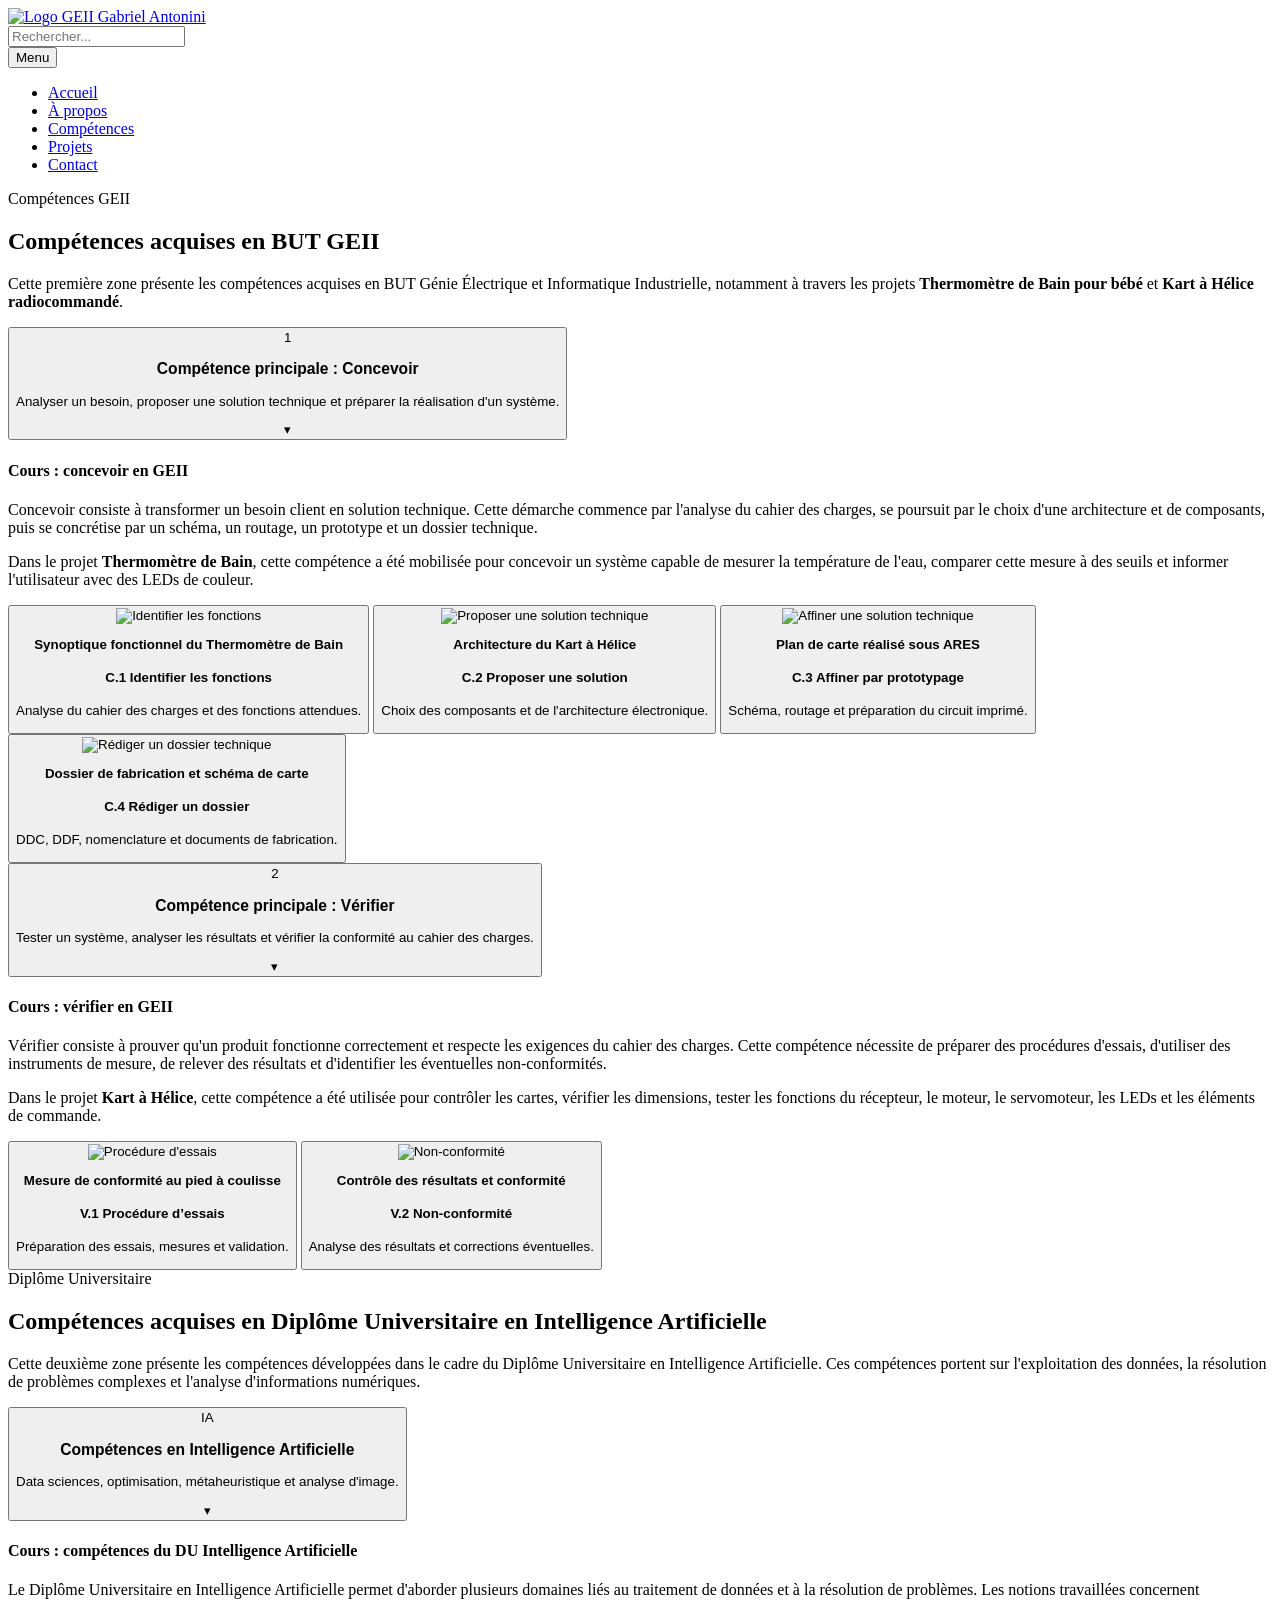
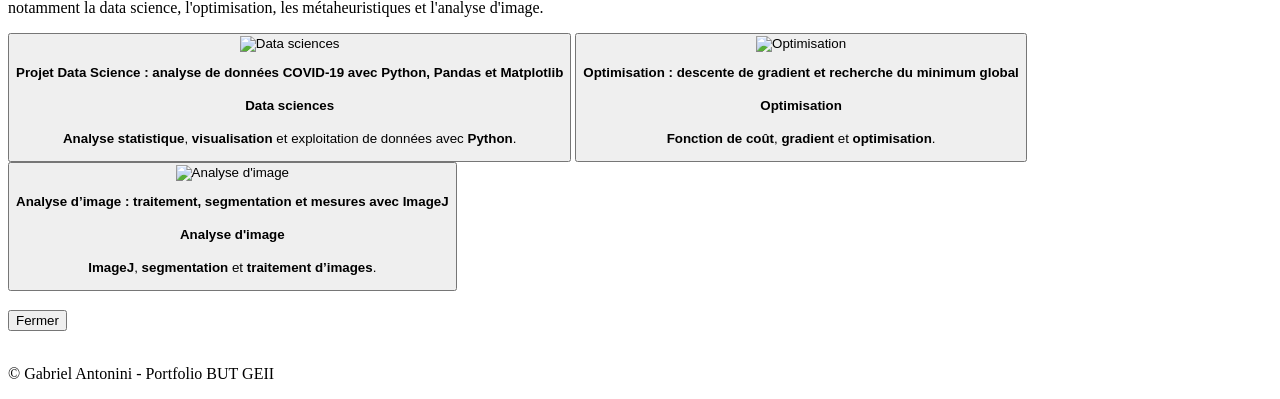
==== competences.html @ 6e8a3600 "Add files via upload" ====
<!DOCTYPE html>
<html lang="fr">
<head>
  <meta charset="UTF-8">
  <meta name="viewport" content="width=device-width, initial-scale=1.0">
  <title>Compétences - Gabriel Antonini</title>
  <link rel="stylesheet" href="css/styles.css">
</head>
<body>
<header class="site-header">
  <nav class="navbar">
    <a class="logo" href="index.html">
      <img src="images/logoGEII.png" alt="Logo GEII" class="logo-img">
      <span>Gabriel Antonini</span>
    </a>

    <div class="nav-search-wrapper">
      <input type="search" class="nav-search" placeholder="Rechercher..." aria-label="Recherche dans le menu">
      <div class="search-suggestions" aria-label="Suggestions de recherche"></div>
    </div>

    <button class="menu-toggle" aria-label="Ouvrir le menu">Menu</button>

    <ul class="nav-links">
      <li><a href="index.html">Accueil</a></li>
      <li><a href="apropos.html">À propos</a></li>
      <li><a href="competences.html">Compétences</a></li>
      <li><a href="projets.html">Projets</a></li>
      <li><a href="contact.html">Contact</a></li>
    </ul>
  </nav>
</header>
<main>
  <section class="section-block">
    <div class="section-header">
      <span>Compétences GEII</span>
      <h2>Compétences acquises en BUT GEII</h2>
    </div>

    <p class="page-intro">
      Cette première zone présente les compétences acquises en BUT Génie Électrique et Informatique Industrielle,
      notamment à travers les projets <strong>Thermomètre de Bain pour bébé</strong> et
      <strong>Kart à Hélice radiocommandé</strong>.
    </p>

    <div class="competence-course">

      <article class="course-card">
        <button class="course-header accordion-button" aria-expanded="false" aria-controls="concevoir-panel">
          <div class="course-title">
            <span class="course-badge concevoir-badge">1</span>
            <div>
              <h3>Compétence principale : Concevoir</h3>
              <p>Analyser un besoin, proposer une solution technique et préparer la réalisation d'un système.</p>
            </div>
          </div>
          <span class="accordion-icon">▾</span>
        </button>

        <div id="concevoir-panel" class="accordion-content course-content">
          <div class="lesson-box">
            <h4>Cours : concevoir en GEII</h4>
            <p>
              Concevoir consiste à transformer un besoin client en solution technique. Cette démarche commence
              par l'analyse du cahier des charges, se poursuit par le choix d'une architecture et de composants,
              puis se concrétise par un schéma, un routage, un prototype et un dossier technique.
            </p>
            <p>
              Dans le projet <strong>Thermomètre de Bain</strong>, cette compétence a été mobilisée pour concevoir
              un système capable de mesurer la température de l'eau, comparer cette mesure à des seuils et informer
              l'utilisateur avec des LEDs de couleur.
            </p>
          </div>

          <div class="application-grid">
            <button class="application-card" data-title="C.1 Identifier les fonctions demandées"
              data-img="images/docx/tdb_ddc_1.png"
              data-text="Lors du projet Thermomètre de Bain, j'ai étudié le cahier des charges afin d'identifier les fonctions principales : mesurer la température de l'eau, comparer la température à des seuils et informer l'utilisateur avec des LEDs. Cette étape correspond à l'analyse fonctionnelle du système avant de chercher une solution technique.">
              <img src="images/docx/tdb_ddc_1.png" alt="Identifier les fonctions"><p class="image-caption"><strong>Synoptique fonctionnel du Thermomètre de Bain</strong></p>
              <h4 id="c1">C.1 Identifier les fonctions</h4>
              <p>Analyse du cahier des charges et des fonctions attendues.</p>
            </button>

            <button class="application-card" data-title="C.2 Proposer une solution technique"
              data-img="images/docx/kah_ddc_1.png"
              data-text="Pour répondre au besoin du Thermomètre de Bain, nous avons choisi des composants adaptés : un capteur LM35 pour mesurer la température, des AOP MCP6002 pour réaliser les comparaisons, une porte logique 74HC02 et des LEDs de signalisation. Ces choix permettent de répondre aux exigences techniques et économiques du projet.">
              <img src="images/docx/kah_ddc_1.png" alt="Proposer une solution technique"><p class="image-caption"><strong>Architecture du Kart à Hélice</strong></p>
              <h4 id="c2">C.2 Proposer une solution</h4>
              <p>Choix des composants et de l'architecture électronique.</p>
            </button>

            <button class="application-card" data-title="C.3 Affiner une solution technique"
              data-img="images/docx/kah_ddc_2.png"
              data-text="Après l'étude préliminaire, la solution a été affinée grâce à la conception du schéma électronique sous ISIS et au routage du circuit imprimé sous ARES. Cette étape permet de vérifier la faisabilité du montage avant la fabrication de la carte.">
              <img src="images/docx/kah_ddc_2.png" alt="Affiner une solution technique"><p class="image-caption"><strong>Plan de carte réalisé sous ARES</strong></p>
              <h4 id="c3">C.3 Affiner par prototypage</h4>
              <p>Schéma, routage et préparation du circuit imprimé.</p>
            </button>

            <button class="application-card" data-title="C.4 Rédiger un dossier technique"
              data-img="images/docx/tdb_ddf_1.png"
              data-text="J'ai participé à la rédaction des documents techniques du projet, notamment le Dossier de Conception et le Dossier de Fabrication. Ces documents regroupent le schéma électrique, la nomenclature, les typons, le plan de perçage et les informations nécessaires à la fabrication.">
              <img src="images/docx/tdb_ddf_1.png" alt="Rédiger un dossier technique"><p class="image-caption"><strong>Dossier de fabrication et schéma de carte</strong></p>
              <h4 id="c4">C.4 Rédiger un dossier</h4>
              <p>DDC, DDF, nomenclature et documents de fabrication.</p>
            </button>
          </div>
        </div>
      </article>

      <article class="course-card">
        <button class="course-header accordion-button" aria-expanded="false" aria-controls="verifier-panel">
          <div class="course-title">
            <span class="course-badge verifier-badge">2</span>
            <div>
              <h3>Compétence principale : Vérifier</h3>
              <p>Tester un système, analyser les résultats et vérifier la conformité au cahier des charges.</p>
            </div>
          </div>
          <span class="accordion-icon">▾</span>
        </button>

        <div id="verifier-panel" class="accordion-content course-content">
          <div class="lesson-box">
            <h4>Cours : vérifier en GEII</h4>
            <p>
              Vérifier consiste à prouver qu'un produit fonctionne correctement et respecte les exigences du cahier
              des charges. Cette compétence nécessite de préparer des procédures d'essais, d'utiliser des instruments
              de mesure, de relever des résultats et d'identifier les éventuelles non-conformités.
            </p>
            <p>
              Dans le projet <strong>Kart à Hélice</strong>, cette compétence a été utilisée pour contrôler les cartes,
              vérifier les dimensions, tester les fonctions du récepteur, le moteur, le servomoteur, les LEDs et les
              éléments de commande.
            </p>
          </div>

          <div class="application-grid">
            <button class="application-card" data-title="V.1 Élaborer et appliquer une procédure d'essais"
              data-img="images/docx/kah_ddv_1.jpg"
              data-text="Dans le projet Kart à Hélice, j'ai participé aux essais de vérification du récepteur. Les procédures consistaient à mesurer les dimensions de la carte, contrôler les trous de fixation, tester l'interrupteur, vérifier la réception des données et valider le fonctionnement des actionneurs.">
              <img src="images/docx/kah_ddv_1.jpg" alt="Procédure d'essais"><p class="image-caption"><strong>Mesure de conformité au pied à coulisse</strong></p>
              <h4 id="v1">V.1 Procédure d’essais</h4>
              <p>Préparation des essais, mesures et validation.</p>
            </button>

            <button class="application-card" data-title="V.2 Identifier et corriger une non-conformité"
              data-img="images/docx/tdb_ddv_2.jpg"
              data-text="Les vérifications permettent de comparer les résultats obtenus aux valeurs attendues. Par exemple, les mesures au pied à coulisse servent à vérifier que les dimensions et les trous de fixation respectent les tolérances. En cas d'écart, il faut analyser la cause et proposer une correction.">
              <img src="images/docx/tdb_ddv_2.jpg" alt="Non-conformité"><p class="image-caption"><strong>Contrôle des résultats et conformité</strong></p>
              <h4 id="v2">V.2 Non-conformité</h4>
              <p>Analyse des résultats et corrections éventuelles.</p>
            </button>
          </div>
        </div>
      </article>

    </div>
  </section>

  <section class="section-block">
    <div class="section-header">
      <span>Diplôme Universitaire</span>
      <h2>Compétences acquises en Diplôme Universitaire en Intelligence Artificielle</h2>
    </div>

    <p class="page-intro">
      Cette deuxième zone présente les compétences développées dans le cadre du Diplôme Universitaire en Intelligence Artificielle.
      Ces compétences portent sur l'exploitation des données, la résolution de problèmes complexes et l'analyse d'informations numériques.
    </p>

    <div class="competence-course">

      <article class="course-card">
        <button class="course-header accordion-button" aria-expanded="false" aria-controls="ia-panel">
          <div class="course-title">
            <span class="course-badge ia-badge">IA</span>
            <div>
              <h3>Compétences en Intelligence Artificielle</h3>
              <p>Data sciences, optimisation, métaheuristique et analyse d'image.</p>
            </div>
          </div>
          <span class="accordion-icon">▾</span>
        </button>

        <div id="ia-panel" class="accordion-content course-content">
          <div class="lesson-box">
            <h4>Cours : compétences du DU Intelligence Artificielle</h4>
            <p>
              Le Diplôme Universitaire en Intelligence Artificielle permet d'aborder plusieurs domaines liés au traitement
              de données et à la résolution de problèmes. Les notions travaillées concernent notamment la data science,
              l'optimisation, les métaheuristiques et l'analyse d'image.
            </p>
          </div>

          <div class="application-grid">
            <button class="application-card" data-title="Data sciences"
              data-img="images/ia-data-sciences.png"
              data-text="La data science regroupe l’ensemble des méthodes permettant de <strong>collecter</strong>, <strong>organiser</strong>, <strong>analyser</strong> et <strong>interpréter des données</strong>. Dans le cadre du <strong>Diplôme Universitaire en Intelligence Artificielle</strong>, j’ai travaillé sur une base de données mondiale liée à la <strong>pandémie de COVID‑19</strong> à l’aide de <strong>Python</strong>, <strong>Pandas</strong> et <strong>Matplotlib</strong>. J’ai appris à manipuler des <strong>DataFrames</strong>, filtrer des informations, regrouper des données par <strong>pays</strong> ou <strong>continents</strong>, calculer des <strong>indicateurs statistiques</strong> et réaliser des comparaisons pertinentes. J’ai également conçu plusieurs représentations graphiques comme des <strong>diagrammes en bâtons</strong>, des <strong>graphiques d’évolution temporelle</strong>, des <strong>camemberts</strong> et des <strong>nuages de points</strong> afin d’identifier des tendances et d’interpréter les résultats. Ce projet m’a permis de développer des compétences en <strong>programmation Python</strong>, <strong>analyse statistique</strong>, <strong>visualisation de données</strong> et <strong>exploitation d’informations complexes</strong> pour transformer des <strong>données brutes</strong> en <strong>connaissances utiles à la prise de décision</strong>.">
              <img src="images/ia-data-sciences.png" alt="Data sciences">
              <p class="image-caption"><strong>Projet Data Science : analyse de données COVID-19 avec Python, Pandas et Matplotlib</strong></p>
              <h4>Data sciences</h4>
              <p><strong>Analyse statistique</strong>, <strong>visualisation</strong> et exploitation de données avec <strong>Python</strong>.</p>
            </button>

            <button class="application-card" data-title="Optimisation"
              data-img="images/ia-optimisation.png"
              data-text="Les méthodes d’<strong>optimisation</strong> permettent de rechercher la meilleure solution à un problème en minimisant une <strong>fonction de coût</strong>. Au cours du Diplôme Universitaire en Intelligence Artificielle, j’ai découvert plusieurs approches fondamentales comme la <strong>dichotomie</strong>, la méthode de <strong>Newton-Raphson</strong> et la <strong>descente de gradient</strong>. J’ai appris à comprendre comment un algorithme peut améliorer progressivement ses résultats grâce au <strong>gradient</strong>. J’ai également étudié les notions de <strong>convergence</strong>, de <strong>minimum local</strong>, de <strong>minimum global</strong> et l’importance du <strong>learning rate</strong> dans les performances d’un modèle. Ces connaissances me permettent de comprendre les mécanismes mathématiques utilisés dans l’apprentissage automatique et l’entraînement des modèles d’IA.">
              <img src="images/ia-optimisation.png" alt="Optimisation">
              <p class="image-caption"><strong>Optimisation : descente de gradient et recherche du minimum global</strong></p>
              <h4>Optimisation</h4>
              <p><strong>Fonction de coût</strong>, <strong>gradient</strong> et <strong>optimisation</strong>.</p>
            </button>

            

            <button class="application-card" data-title="Analyse d'image"
              data-img="images/ia-analyse-image.png"
              data-text="L’analyse d’image consiste à extraire automatiquement des informations à partir d’images numériques afin de faciliter leur interprétation. Dans le cadre du Diplôme Universitaire en Intelligence Artificielle, j’ai appris à utiliser le logiciel <strong>ImageJ</strong> pour réaliser des opérations de <strong>traitement d’image</strong>, de <strong>segmentation</strong> et d’<strong>analyse quantitative</strong>. J’ai découvert comment manipuler différents formats d’images, ajuster les niveaux de gris, utiliser des <strong>histogrammes</strong>, appliquer des <strong>filtres de traitement</strong> et améliorer la qualité d’une image avant son analyse. J’ai également étudié les opérations morphologiques telles que l’<strong>érosion</strong>, la <strong>dilatation</strong>, l’<strong>ouverture</strong> et la <strong>fermeture</strong>, permettant d’isoler et de caractériser des objets présents dans une image. Enfin, j’ai appris à effectuer des mesures automatiques, analyser des particules, extraire des données quantitatives et interpréter les résultats obtenus. Cette compétence m’a permis de développer une compréhension des techniques utilisées en <strong>vision par ordinateur</strong>, en <strong>traitement d’images scientifiques</strong> et dans les applications d’<strong>intelligence artificielle</strong> liées à l’exploitation de données visuelles.">
              <img src="images/ia-analyse-image.png" alt="Analyse d'image">
              <p class="image-caption"><strong>Analyse d’image : traitement, segmentation et mesures avec ImageJ</strong></p>
              <h4>Analyse d'image</h4>
              <p><strong>ImageJ</strong>, <strong>segmentation</strong> et <strong>traitement d’images</strong>.</p>
            </button>
          </div>
        </div>
      </article>

    </div>
  </section>

</main>

<div class="modal-backdrop" id="skillModal">
  <div class="modal" role="dialog" aria-modal="true">
    <div class="modal-header">
      <h3 id="modalTitle"></h3>
      <button class="btn btn-secondary" id="modalClose">Fermer</button>
    </div>
    <div class="modal-body-wrapper">
      <div class="modal-image">
        <img id="modalImg" src="" alt="">
      </div>
      <div class="modal-body">
        <p id="modalText"></p>
      </div>
    </div>
  </div>
</div>
<footer class="footer">
  <p>© <span id="year"></span> Gabriel Antonini - Portfolio BUT GEII</p>
</footer>
<script src="js/script.js"></script>
</body>
</html>
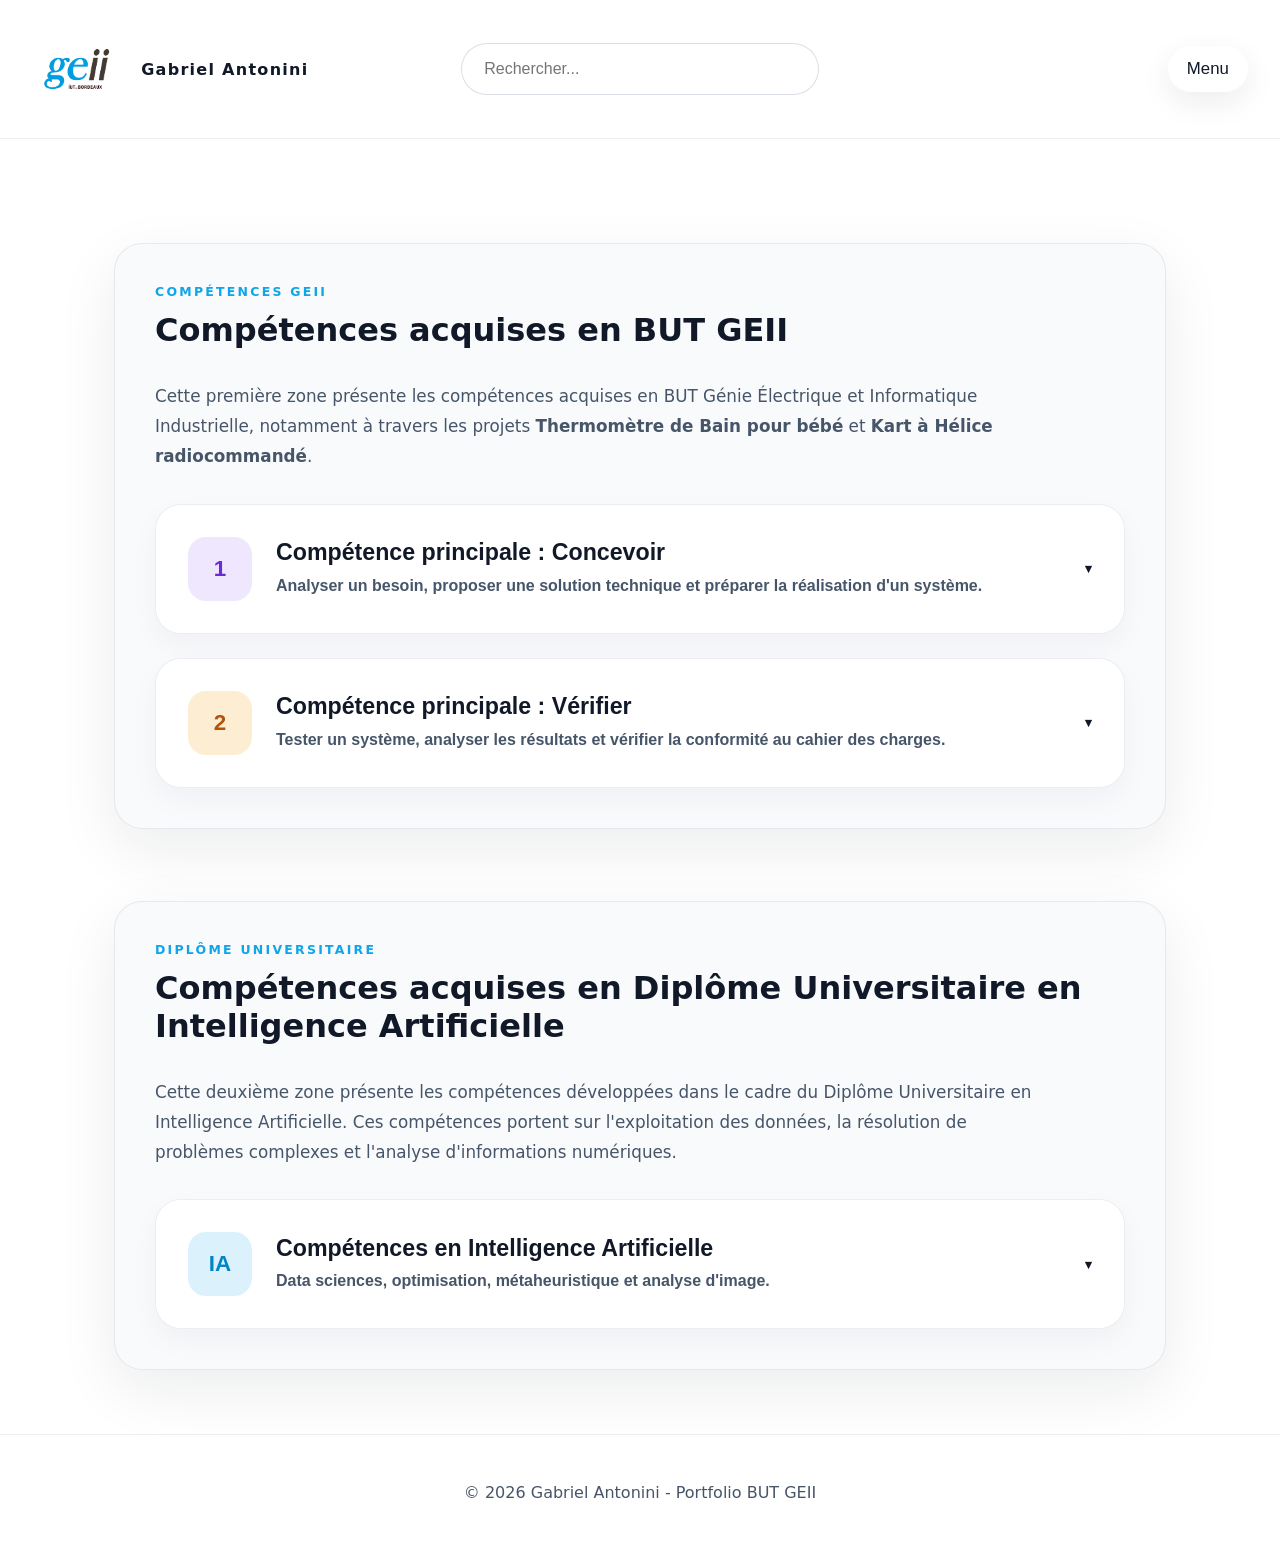
==== commit 69627412: "portfolio complet" ====
--- a/competences.html
+++ b/competences.html
@@ -74,17 +74,17 @@
 
           <div class="application-grid">
             <button class="application-card" data-title="C.1 Identifier les fonctions demandées"
-              data-img="images/docx/tdb_ddc_1.png"
+              data-img="images/c1_table_matieres.png"
               data-text="Lors du projet Thermomètre de Bain, j'ai étudié le cahier des charges afin d'identifier les fonctions principales : mesurer la température de l'eau, comparer la température à des seuils et informer l'utilisateur avec des LEDs. Cette étape correspond à l'analyse fonctionnelle du système avant de chercher une solution technique.">
-              <img src="images/docx/tdb_ddc_1.png" alt="Identifier les fonctions"><p class="image-caption"><strong>Synoptique fonctionnel du Thermomètre de Bain</strong></p>
+              <img src="images/c1_table_matieres.png" alt="Table des matières du cahier des charges"><p class="image-caption"><strong>Table des matières du dossier CDC du Kart à Hélice</strong></p>
               <h4 id="c1">C.1 Identifier les fonctions</h4>
               <p>Analyse du cahier des charges et des fonctions attendues.</p>
             </button>
 
             <button class="application-card" data-title="C.2 Proposer une solution technique"
-              data-img="images/docx/kah_ddc_1.png"
+              data-img="images/c2_kah_circuit.png"
               data-text="Pour répondre au besoin du Thermomètre de Bain, nous avons choisi des composants adaptés : un capteur LM35 pour mesurer la température, des AOP MCP6002 pour réaliser les comparaisons, une porte logique 74HC02 et des LEDs de signalisation. Ces choix permettent de répondre aux exigences techniques et économiques du projet.">
-              <img src="images/docx/kah_ddc_1.png" alt="Proposer une solution technique"><p class="image-caption"><strong>Architecture du Kart à Hélice</strong></p>
+              <img src="images/c2_kah_circuit.png" alt="Circuit du Kart à Hélice"><p class="image-caption"><strong>Circuit imprimé du Kart à Hélice</strong></p>
               <h4 id="c2">C.2 Proposer une solution</h4>
               <p>Choix des composants et de l'architecture électronique.</p>
             </button>
--- a/css/styles.css
+++ b/css/styles.css
@@ -0,0 +1,1004 @@
+ :root {
+  --bg: #ffffff;
+  --surface: #f8fafc;
+  --text: #111827;
+  --muted: #475569;
+  --accent: #0ea5e9;
+  --accent-strong: #0284c7;
+  --border: rgba(148, 163, 184, 0.2);
+  --shadow: 0 20px 60px rgba(15, 23, 42, 0.08);
+  font-size: 16px;
+}
+
+* { box-sizing: border-box; }
+html { scroll-behavior: smooth; }
+body {
+  margin: 0;
+  font-family: "Inter", "Segoe UI", system-ui, sans-serif;
+  background: var(--bg);
+  color: var(--text);
+}
+
+img { max-width: 100%; display: block; }
+
+.site-header {
+  position: sticky;
+  top: 0;
+  z-index: 100;
+  backdrop-filter: blur(14px);
+  background: rgba(255, 255, 255, 0.94);
+  border-bottom: 1px solid rgba(148, 163, 184, 0.18);
+}
+
+.navbar {
+  position: relative;
+  max-width: 1400px;
+  margin: 0 auto;
+  padding: 1.5rem 2rem;
+  min-height: 120px;
+  display: grid;
+  grid-template-columns: 1fr auto 1fr;
+  align-items: center;
+  gap: 2rem;
+}
+
+.logo {
+  justify-self: start;
+  color: var(--text);
+  text-decoration: none;
+  font-weight: 800;
+  letter-spacing: 0.08em;
+  display: inline-flex;
+  align-items: center;
+  gap: 1.2rem;
+}
+
+.logo-img {
+  width: 90px;
+  height: 90px;
+  object-fit: contain;
+}
+
+.logo span { white-space: nowrap; }
+
+.nav-search-wrapper {
+  position: relative;
+  width: clamp(260px, 28vw, 420px);
+}
+
+.nav-search {
+  width: 100%;
+  padding: 1rem 1.4rem;
+  border: 1px solid rgba(148, 163, 184, 0.35);
+  border-radius: 999px;
+  background: #ffffff;
+  color: var(--text);
+  font-size: 1rem;
+  outline: none;
+  transition: border-color 0.2s ease, box-shadow 0.2s ease;
+}
+
+.nav-search:focus {
+  border-color: var(--accent);
+  box-shadow: 0 0 0 4px rgba(14, 165, 233, 0.12);
+}
+
+.search-suggestions {
+  position: absolute;
+  top: calc(100% + 0.4rem);
+  left: 0;
+  right: 0;
+  background: #ffffff;
+  border: 1px solid rgba(148, 163, 184, 0.22);
+  border-radius: 18px;
+  box-shadow: 0 16px 40px rgba(15, 23, 42, 0.12);
+  overflow: hidden;
+  display: none;
+  z-index: 25;
+}
+
+.search-suggestions.open { display: block; }
+
+.search-suggestions button {
+  width: 100%;
+  padding: 0.85rem 1rem;
+  background: transparent;
+  border: none;
+  text-align: left;
+  color: var(--text);
+  cursor: pointer;
+  font-size: 0.95rem;
+}
+
+.search-suggestions button:hover {
+  background: rgba(14, 165, 233, 0.08);
+}
+
+.menu-toggle {
+  justify-self: end;
+  border: none;
+  background: #ffffff;
+  color: var(--text);
+  font-size: 1.05rem;
+  padding: 0.8rem 1.2rem;
+  border-radius: 999px;
+  cursor: pointer;
+  box-shadow: 0 10px 30px rgba(15, 23, 42, 0.08);
+}
+
+.nav-links {
+  display: none;
+  position: absolute;
+  top: calc(100% - 0.5rem);
+  right: 2rem;
+  background: rgba(255, 255, 255, 0.98);
+  border: 1px solid rgba(148, 163, 184, 0.2);
+  border-radius: 20px;
+  box-shadow: 0 16px 40px rgba(15, 23, 42, 0.12);
+  list-style: none;
+  padding: 1rem;
+  flex-direction: column;
+  width: min(240px, 90vw);
+  z-index: 20;
+}
+
+.nav-links.open { display: flex; }
+.nav-links li + li { margin-top: 0.5rem; }
+.nav-links a {
+  color: var(--muted);
+  text-decoration: none;
+  display: block;
+  padding: 0.35rem;
+  transition: color 0.2s ease;
+}
+.nav-links a:hover { color: var(--accent-strong); }
+
+main {
+  max-width: 1100px;
+  margin: 0 auto;
+  padding: 2rem 1.5rem 4rem;
+}
+
+.hero {
+  display: grid;
+  justify-items: center;
+  align-items: center;
+  min-height: calc(100vh - 160px);
+  padding-top: 5rem;
+}
+
+.hero-content {
+  max-width: 720px;
+  text-align: center;
+}
+
+.eyebrow {
+  color: var(--accent);
+  text-transform: uppercase;
+  letter-spacing: 0.45em;
+  font-size: 0.8rem;
+  margin-bottom: 1.5rem;
+}
+
+.hero h1 {
+  margin: 0;
+  font-size: clamp(4rem, 7vw, 6rem);
+  line-height: 0.95;
+  letter-spacing: -0.05em;
+}
+
+.hero-text {
+  color: #334155;
+  font-size: 1.18rem;
+  line-height: 1.9;
+  margin: 2rem auto;
+  max-width: 780px;
+}
+
+.hero-actions {
+  display: flex;
+  justify-content: center;
+  flex-wrap: wrap;
+  gap: 1rem;
+}
+
+.btn {
+  display: inline-flex;
+  align-items: center;
+  justify-content: center;
+  padding: 0.95rem 1.6rem;
+  border-radius: 999px;
+  font-weight: 700;
+  text-decoration: none;
+  transition: transform 0.2s ease, box-shadow 0.2s ease;
+  border: none;
+}
+
+.btn:hover {
+  transform: translateY(-1px);
+  box-shadow: 0 14px 30px rgba(14, 165, 233, 0.18);
+}
+
+.btn-primary {
+  background: linear-gradient(135deg, var(--accent), var(--accent-strong));
+  color: #ffffff;
+  box-shadow: 0 12px 24px rgba(14, 165, 233, 0.2);
+}
+
+.btn-secondary {
+  background: #ffffff;
+  color: var(--text);
+  border: 1px solid rgba(14, 165, 233, 0.35);
+}
+
+.section-block {
+  margin-top: 4.5rem;
+  padding: 2.5rem;
+  border: 1px solid var(--border);
+  border-radius: 28px;
+  background: var(--surface);
+  box-shadow: var(--shadow);
+}
+
+.section-header {
+  display: grid;
+  gap: 0.75rem;
+  margin-bottom: 2rem;
+}
+
+.section-header span {
+  color: var(--accent);
+  font-weight: 800;
+  text-transform: uppercase;
+  letter-spacing: 0.18em;
+  font-size: 0.78rem;
+}
+
+.section-header h2 {
+  margin: 0;
+  font-size: clamp(2rem, 2.5vw, 2.5rem);
+}
+
+.text-content p, .section-block p {
+  color: var(--muted);
+  line-height: 1.8;
+  font-size: 1.05rem;
+}
+
+.about-grid {
+  display: grid;
+  gap: 1.5rem;
+  grid-template-columns: 1fr 320px;
+}
+
+.profile-card {
+  display: grid;
+  gap: 1rem;
+  padding: 2rem;
+  border-radius: 28px;
+  background: linear-gradient(180deg, rgba(14, 165, 233, 0.08), rgba(255, 255, 255, 0.95));
+  border: 1px solid rgba(14, 165, 233, 0.18);
+  box-shadow: 0 20px 40px rgba(15, 23, 42, 0.06);
+}
+
+.profile-card h3 { margin: 0; font-size: 1.35rem; }
+.profile-card p { margin: 0; color: var(--muted); }
+
+.projects-container {
+  display: grid;
+  gap: 1.5rem;
+}
+
+.project-item {
+  background: #ffffff;
+  border: 1px solid var(--border);
+  border-radius: 22px;
+  overflow: hidden;
+  transition: all 0.3s ease;
+}
+
+.project-item:hover {
+  border-color: rgba(14, 165, 233, 0.35);
+  box-shadow: 0 16px 40px rgba(14, 165, 233, 0.12);
+}
+
+.project-header {
+  display: flex;
+  align-items: center;
+  gap: 1.5rem;
+  padding: 2rem;
+}
+
+.project-icon {
+  font-size: 2.3rem;
+  display: grid;
+  place-items: center;
+  min-width: 64px;
+  min-height: 64px;
+  background: rgba(14, 165, 233, 0.1);
+  border-radius: 16px;
+}
+
+.project-info { flex: 1; }
+.project-info h3 { margin: 0 0 0.5rem; font-size: 1.35rem; }
+.project-description { margin: 0; color: var(--muted); font-size: 0.95rem; }
+
+.accordion-button {
+  display: inline-flex;
+  align-items: center;
+  gap: 0.5rem;
+  padding: 0.75rem 1.2rem;
+  background: linear-gradient(135deg, var(--accent), var(--accent-strong));
+  color: #ffffff;
+  border: none;
+  border-radius: 999px;
+  font-weight: 700;
+  cursor: pointer;
+  white-space: nowrap;
+}
+
+.accordion-icon {
+  display: inline-block;
+  transition: transform 0.25s ease;
+}
+
+.accordion-button[aria-expanded="true"] .accordion-icon {
+  transform: rotate(180deg);
+}
+
+.accordion-content {
+  max-height: 0;
+  overflow: hidden;
+  opacity: 0;
+  padding: 0 2rem;
+  transition: max-height 0.4s ease, opacity 0.3s ease, padding 0.3s ease;
+}
+
+.accordion-content.open {
+  max-height: 1800px;
+  opacity: 1;
+  padding: 0 2rem 2rem;
+}
+
+.project-detail-grid {
+  display: grid;
+  grid-template-columns: 360px 1fr;
+  gap: 2rem;
+  align-items: start;
+}
+
+.project-photo {
+  width: 100%;
+  border-radius: 20px;
+  box-shadow: var(--shadow);
+}
+
+.contact-details {
+  margin: 1.5rem 0;
+  padding: 1.5rem;
+  background: #ffffff;
+  border-radius: 20px;
+  border: 1px solid var(--border);
+}
+
+.page-intro {
+  max-width: 900px;
+  margin-bottom: 2rem;
+}
+
+.competence-course {
+  display: grid;
+  gap: 1.5rem;
+}
+
+.course-card {
+  background: #ffffff;
+  border: 1px solid var(--border);
+  border-radius: 26px;
+  overflow: hidden;
+  box-shadow: 0 12px 30px rgba(15, 23, 42, 0.04);
+}
+
+.course-header {
+  width: 100%;
+  border-radius: 0;
+  background: #ffffff;
+  color: var(--text);
+  padding: 2rem;
+  justify-content: space-between;
+  text-align: left;
+}
+
+.course-header:hover {
+  background: rgba(14, 165, 233, 0.05);
+}
+
+.course-title {
+  display: flex;
+  align-items: center;
+  gap: 1.5rem;
+}
+
+.course-title h3 {
+  margin: 0 0 0.4rem;
+  font-size: 1.45rem;
+}
+
+.course-title p {
+  margin: 0;
+  color: var(--muted);
+  font-size: 1rem;
+  line-height: 1.6;
+}
+
+.course-badge {
+  min-width: 64px;
+  min-height: 64px;
+  border-radius: 18px;
+  display: grid;
+  place-items: center;
+  font-weight: 900;
+  font-size: 1.4rem;
+}
+
+.concevoir-badge {
+  background: rgba(139, 92, 246, 0.15);
+  color: #6d28d9;
+}
+
+.verifier-badge {
+  background: rgba(245, 158, 11, 0.18);
+  color: #b45309;
+}
+
+.course-content.open {
+  padding: 0 2rem 2rem;
+}
+
+.lesson-box {
+  background: linear-gradient(180deg, rgba(14, 165, 233, 0.08), rgba(255,255,255,0.95));
+  border: 1px solid rgba(14, 165, 233, 0.18);
+  border-radius: 22px;
+  padding: 1.6rem;
+  margin-bottom: 1.5rem;
+}
+
+.lesson-box h4 {
+  margin-top: 0;
+  color: var(--text);
+}
+
+.application-grid {
+  display: grid;
+  grid-template-columns: repeat(auto-fit, minmax(230px, 1fr));
+  gap: 1rem;
+}
+
+.application-card {
+  border: 1px solid rgba(148, 163, 184, 0.22);
+  background: #ffffff;
+  border-radius: 20px;
+  padding: 1rem;
+  text-align: left;
+  cursor: pointer;
+  transition: transform 0.2s ease, box-shadow 0.2s ease;
+}
+
+.application-card:hover {
+  transform: translateY(-5px);
+  box-shadow: 0 16px 36px rgba(14, 165, 233, 0.14);
+}
+
+.application-card img {
+  width: 100%;
+  aspect-ratio: 16 / 10;
+  object-fit: cover;
+  border-radius: 16px;
+  margin-bottom: 1rem;
+}
+
+.application-card h4 {
+  margin: 0 0 0.5rem;
+  font-size: 1.05rem;
+  color: var(--text);
+}
+
+.application-card p {
+  margin: 0;
+  color: var(--muted);
+  line-height: 1.6;
+  font-size: 0.95rem;
+}
+
+.modal-backdrop {
+  position: fixed;
+  inset: 0;
+  background: rgba(2, 6, 23, 0.58);
+  display: none;
+  align-items: center;
+  justify-content: center;
+  padding: 1rem;
+  z-index: 200;
+}
+
+.modal-backdrop.open {
+  display: flex;
+}
+
+.modal {
+  width: min(920px, 96vw);
+  max-height: 90vh;
+  overflow: auto;
+  background: #ffffff;
+  border-radius: 24px;
+  padding: 1.5rem;
+  box-shadow: 0 30px 90px rgba(2, 6, 23, 0.35);
+}
+
+.modal-header {
+  display: flex;
+  align-items: center;
+  justify-content: space-between;
+  gap: 1rem;
+}
+
+.modal-header h3 {
+  margin: 0;
+  font-size: 1.5rem;
+}
+
+.modal-body-wrapper {
+  display: grid;
+  grid-template-columns: 1fr 1fr;
+  gap: 1.5rem;
+  margin-top: 1.5rem;
+  align-items: start;
+}
+
+.modal-image img {
+  width: 100%;
+  border-radius: 18px;
+}
+
+.modal-body p {
+  font-size: 1.05rem;
+  line-height: 1.8;
+  color: var(--muted);
+  margin-top: 0;
+}
+
+.footer {
+  text-align: center;
+  color: var(--muted);
+  padding: 2rem;
+  border-top: 1px solid rgba(148, 163, 184, 0.18);
+}
+
+@media (max-width: 900px) {
+  .navbar {
+    grid-template-columns: 1fr auto;
+    min-height: auto;
+  }
+
+  .nav-search-wrapper {
+    grid-column: 1 / -1;
+    width: 100%;
+    order: 3;
+  }
+
+  .logo-img {
+    width: 70px;
+    height: 70px;
+  }
+
+  .about-grid, .project-detail-grid {
+    grid-template-columns: 1fr;
+  }
+
+  .project-header {
+    align-items: flex-start;
+    flex-direction: column;
+  }
+}
+
+@media (max-width: 760px) {
+  .course-title {
+    align-items: flex-start;
+    flex-direction: column;
+  }
+
+  .modal-body-wrapper {
+    grid-template-columns: 1fr;
+  }
+}
+
+@media (max-width: 560px) {
+  .navbar {
+    padding: 1rem;
+  }
+
+  .logo span {
+    font-size: 0.9rem;
+  }
+
+  .hero h1 {
+    font-size: 3.5rem;
+  }
+
+  .section-block {
+    padding: 1.5rem;
+  }
+}
+
+
+.ia-badge {
+  background: rgba(14, 165, 233, 0.15);
+  color: #0284c7;
+}
+
+
+/* === Accordéons imbriqués de la page Projets === */
+.accordion {
+  display: grid;
+  gap: 1rem;
+}
+
+.accordion-item {
+  border-radius: 16px;
+  background: var(--surface);
+  border: 1px solid rgba(148, 163, 184, 0.14);
+  overflow: hidden;
+}
+
+.accordion-item .accordion-button {
+  width: 100%;
+  justify-content: space-between;
+  background: transparent;
+  color: var(--text);
+  border-radius: 0;
+  text-transform: uppercase;
+  letter-spacing: 0.08em;
+}
+
+.accordion-item .accordion-title {
+  color: var(--accent);
+}
+
+.accordion-content.scrollable.open {
+  max-height: 430px;
+  overflow-y: auto;
+}
+
+.accordion-content.scrollable-inner.open {
+  max-height: 310px;
+  overflow-y: auto;
+}
+
+.section-content {
+  display: grid;
+  gap: 1.5rem;
+}
+
+.gallery {
+  display: grid;
+  grid-template-columns: repeat(auto-fit, minmax(240px, 1fr));
+  gap: 1rem;
+}
+
+.gallery-placeholder {
+  aspect-ratio: 4 / 3;
+  border-radius: 16px;
+  background: linear-gradient(180deg, rgba(14, 165, 233, 0.08), rgba(248, 250, 252, 1));
+  border: 1px solid rgba(148, 163, 184, 0.18);
+  display: grid;
+  place-items: center;
+  color: var(--muted);
+  font-size: 0.9rem;
+  text-transform: uppercase;
+  letter-spacing: 0.15em;
+  font-weight: 600;
+}
+
+.projects.section-block + .contact.section-block {
+  max-width: 1100px;
+  margin: 2rem auto 4rem;
+}
+
+
+/* === Badges de compétences GEII dans les projets === */
+.competence-links {
+  margin: 1rem 0 0.5rem;
+  display: flex;
+  align-items: center;
+  gap: 0.6rem;
+  flex-wrap: wrap;
+}
+
+.competence-links span {
+  color: var(--text);
+  font-weight: 800;
+  font-size: 0.95rem;
+}
+
+.competence-tag {
+  display: inline-flex;
+  align-items: center;
+  justify-content: center;
+  min-width: 46px;
+  padding: 0.45rem 0.75rem;
+  border-radius: 999px;
+  background: linear-gradient(135deg, var(--accent), var(--accent-strong));
+  color: #ffffff;
+  text-decoration: none;
+  font-weight: 800;
+  font-size: 0.9rem;
+  box-shadow: 0 8px 18px rgba(14, 165, 233, 0.18);
+  transition: transform 0.2s ease, box-shadow 0.2s ease;
+}
+
+.competence-tag:hover {
+  transform: translateY(-2px);
+  box-shadow: 0 12px 24px rgba(14, 165, 233, 0.28);
+}
+
+
+/* === Images extraites des dossiers DDC / DDF / DDV === */
+.project-figure {
+  margin: 0;
+  border-radius: 18px;
+  overflow: hidden;
+  background: #ffffff;
+  border: 1px solid rgba(148, 163, 184, 0.22);
+  box-shadow: 0 10px 24px rgba(15, 23, 42, 0.06);
+}
+
+.project-figure img {
+  width: 100%;
+  max-height: 360px;
+  object-fit: contain;
+  background: #ffffff;
+  padding: 0.5rem;
+}
+
+.project-figure figcaption {
+  padding: 0.8rem 1rem;
+  color: var(--muted);
+  font-size: 0.9rem;
+  line-height: 1.4;
+  border-top: 1px solid rgba(148, 163, 184, 0.18);
+}
+
+.gallery {
+  align-items: start;
+}
+
+
+/* === Correctif ouverture accordéons projets === */
+.accordion-content {
+  max-height: 0;
+  overflow: hidden;
+  opacity: 0;
+  transition: max-height 0.35s ease, opacity 0.25s ease, padding 0.25s ease;
+}
+
+.accordion-content.open {
+  opacity: 1;
+}
+
+.accordion-content.scrollable.open,
+.accordion-content.scrollable-inner.open {
+  overflow-y: auto;
+}
+
+.project-item {
+  overflow: visible;
+}
+
+.project-header .accordion-button,
+.project-header > .accordion-button {
+  flex-shrink: 0;
+}
+
+
+/* === Correctif final affichage des détails projets === */
+.projects .accordion-content.scrollable.open {
+  max-height: none !important;
+  height: auto !important;
+  overflow: visible !important;
+  padding: 0 2rem 2rem !important;
+}
+
+.projects .accordion-content.scrollable-inner.open {
+  max-height: none !important;
+  height: auto !important;
+  overflow: visible !important;
+  padding: 1.2rem 1.5rem !important;
+}
+
+.projects .accordion {
+  display: grid;
+  gap: 0.75rem;
+  width: 100%;
+}
+
+.projects .accordion-item {
+  overflow: visible !important;
+  border-radius: 16px;
+}
+
+.projects .accordion-item .accordion-button {
+  width: 100%;
+  min-height: 54px;
+}
+
+.projects .section-content {
+  overflow: visible !important;
+}
+
+
+/* === Cartes dans les détails de projets === */
+.detail-card-grid{display:grid;grid-template-columns:repeat(auto-fit,minmax(260px,1fr));gap:1.25rem;padding:.25rem 0}
+.detail-card{background:#fff;border:1px solid rgba(148,163,184,.22);border-radius:24px;padding:1rem;box-shadow:0 14px 34px rgba(15,23,42,.07);transition:transform .2s ease,box-shadow .2s ease}
+.detail-card:hover{transform:translateY(-4px);box-shadow:0 18px 42px rgba(14,165,233,.14)}
+.detail-card-image{width:100%;aspect-ratio:16/10;border-radius:18px;overflow:hidden;background:linear-gradient(180deg,rgba(14,165,233,.08),rgba(248,250,252,1));border:1px solid rgba(14,165,233,.35);display:grid;place-items:center}
+.detail-card-image img{width:100%;height:100%;object-fit:contain;background:#fff;padding:.35rem}
+.project-card-placeholder{width:100%;height:100%;display:grid;place-items:center;color:var(--muted);font-weight:700;text-transform:uppercase;letter-spacing:.12em;font-size:.8rem}
+.detail-card-body{padding:1rem .25rem .25rem}
+.detail-section-name{display:inline-block;color:var(--accent);font-size:.78rem;text-transform:uppercase;letter-spacing:.18em;font-weight:900;margin-bottom:.65rem}
+.detail-card-body h4{margin:0 0 .65rem;color:var(--text);font-size:1.15rem}
+.detail-card-body p{margin:0 0 .9rem;color:var(--muted);line-height:1.65;font-size:.98rem}
+.projects .accordion-content.scrollable.open,.projects .accordion-content.scrollable-inner.open{max-height:none!important;height:auto!important;overflow:visible!important}
+.projects .accordion-content.scrollable.open{padding:0 2rem 2rem!important}
+.projects .accordion-content.scrollable-inner.open{padding:1.25rem 1.5rem!important}
+
+/* === Projets : cartes des 4 parties + fenêtre détail === */
+.projects .project-section-grid {
+  display: grid;
+  grid-template-columns: repeat(4, minmax(190px, 1fr));
+  gap: 1rem;
+  padding: 1.5rem 2rem 2rem;
+}
+.project-section-card {
+  background: #fff;
+  border: 1px solid rgba(148, 163, 184, 0.22);
+  border-radius: 24px;
+  padding: 1.15rem;
+  box-shadow: 0 14px 34px rgba(15, 23, 42, 0.07);
+  cursor: pointer;
+  transition: transform 0.2s ease, box-shadow 0.2s ease, border-color 0.2s ease;
+  min-height: 170px;
+  display: flex;
+  flex-direction: column;
+  justify-content: space-between;
+}
+.project-section-card:hover,
+.project-section-card:focus {
+  transform: translateY(-4px);
+  border-color: rgba(14, 165, 233, 0.55);
+  box-shadow: 0 18px 42px rgba(14, 165, 233, 0.14);
+  outline: none;
+}
+.project-section-card-top {
+  display: flex;
+  align-items: flex-start;
+  justify-content: space-between;
+  gap: 0.75rem;
+}
+.project-section-card h4 {
+  margin: 0;
+  color: var(--text);
+  font-size: 1.15rem;
+}
+.project-section-card p {
+  margin: 0.9rem 0;
+  color: var(--muted);
+  line-height: 1.5;
+  font-size: 0.95rem;
+}
+.project-section-badges {
+  display: flex;
+  flex-wrap: wrap;
+  justify-content: flex-end;
+  gap: 0.35rem;
+}
+.project-section-open {
+  color: var(--accent);
+  font-weight: 800;
+  font-size: 0.9rem;
+}
+.project-modal {
+  max-width: 1050px;
+}
+.project-modal-body .detail-card-grid {
+  padding: 0;
+}
+.project-modal-body .detail-card {
+  cursor: default;
+}
+.project-modal-body .detail-card:hover {
+  transform: none;
+}
+@media (max-width: 1100px) {
+  .projects .project-section-grid { grid-template-columns: repeat(2, minmax(220px, 1fr)); }
+}
+@media (max-width: 700px) {
+  .projects .project-section-grid { grid-template-columns: 1fr; padding: 1rem; }
+}
+
+
+.image-caption {
+  margin: 0.9rem 0 0;
+  text-align: center;
+  color: #0f172a;
+  font-size: 0.95rem;
+  line-height: 1.4;
+}
+
+
+/* Correction cadrage images dans les fenêtres de détail des projets */
+.project-modal .detail-card-image,
+.detail-card-image {
+  display: flex;
+  align-items: center;
+  justify-content: center;
+  background: #ffffff;
+  overflow: hidden;
+}
+
+.project-modal .detail-card-image img,
+.detail-card-image img {
+  width: 100%;
+  height: auto;
+  max-height: 520px;
+  object-fit: contain !important;
+  object-position: center center !important;
+  border-radius: 18px;
+}
+
+/* Fenêtres projet : une seule image, puis le texte en dessous */
+.project-modal .detail-card,
+.detail-card {
+  display: block;
+}
+
+.project-modal .detail-card-image,
+.detail-card-image {
+  width: 100%;
+  margin-bottom: 1.25rem;
+}
+
+.project-modal .detail-card-body,
+.detail-card-body {
+  width: 100%;
+}
+
+.project-modal .detail-card-body .competence-tag,
+.detail-card-body .competence-tag {
+  display: none !important;
+}
+
+.project-modal .detail-card-image img,
+.detail-card-image img {
+  width: 100%;
+  height: auto;
+  max-height: 520px;
+  object-fit: contain !important;
+  object-position: center center !important;
+}
+
+/* Affichage propre des synoptiques architecturaux */
+.detail-card-image img {
+  object-fit: contain !important;
+  object-position: center center !important;
+  width: 100%;
+  height: auto;
+  max-height: 560px;
+  background: #fff;
+}
+
+/* Affichage propre des typons dans la partie Fabrication */
+.detail-card-image img[src*="custom_fabrication"] {
+  object-fit: contain !important;
+  background: #fff;
+  max-height: 620px;
+}
